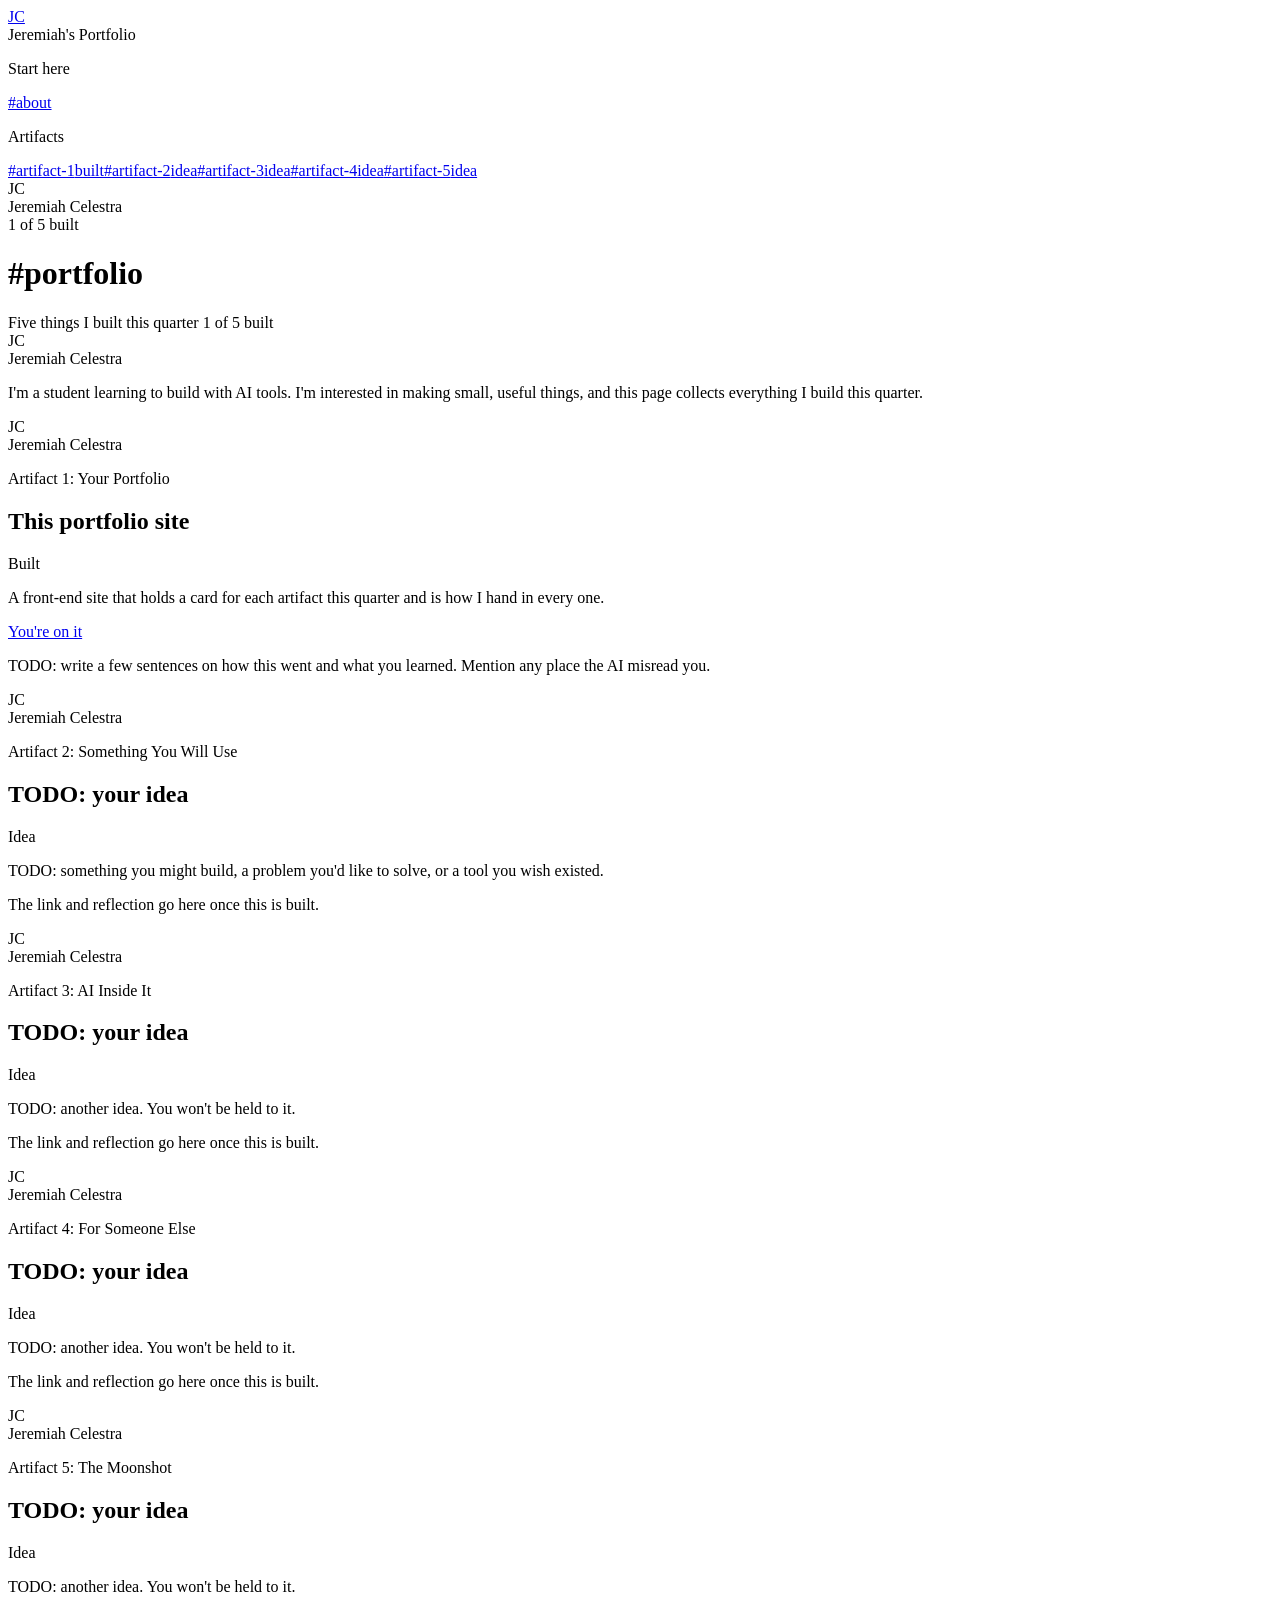
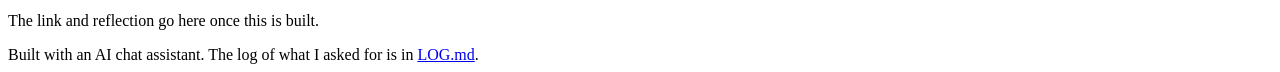
==== index.html @ e16f034a "Rename index (1).html to index.html" ====
<!DOCTYPE html>
<html lang="en">
<head>
  <meta charset="utf-8">
  <meta name="viewport" content="width=device-width, initial-scale=1">
  <title>Jeremiah Celestra | Build Portfolio</title>
  <meta name="description" content="Five things Jeremiah Celestra built this quarter, one card each.">
  <link rel="preconnect" href="https://fonts.googleapis.com">
  <link rel="preconnect" href="https://fonts.gstatic.com" crossorigin>
  <link href="https://fonts.googleapis.com/css2?family=Noto+Sans:wght@400;500;600;700&display=swap" rel="stylesheet">
  <link rel="stylesheet" href="style.css">
</head>
<body>
  <div class="app">

    <!-- Far-left server rail -->
    <nav class="servers" aria-label="Servers">
      <a class="server" href="#about" aria-label="Jeremiah Celestra's portfolio" aria-current="page">JC</a>
    </nav>

    <!-- Channel list -->
    <aside class="channels">
      <div class="server-name">Jeremiah's Portfolio</div>
      <nav class="channel-nav" aria-label="Channels">
        <p class="category">Start here</p>
        <a class="channel" href="#about"><span class="hash" aria-hidden="true">#</span>about</a>
        <p class="category">Artifacts</p>
        <div id="channel-list"></div>
      </nav>
      <div class="user-panel">
        <div class="avatar" aria-hidden="true">JC</div>
        <div>
          <div class="uname">Jeremiah Celestra</div>
          <div class="ustatus" data-progress></div>
        </div>
      </div>
    </aside>

    <!-- Chat area -->
    <div class="chat">
      <header class="chat-header">
        <h1><span class="hash" aria-hidden="true">#</span>portfolio</h1>
        <span class="topic">Five things I built this quarter</span>
        <span class="header-progress" data-progress></span>
      </header>

      <main class="messages">
        <article class="message" id="about">
          <div class="avatar" aria-hidden="true">JC</div>
          <div class="content">
            <span class="author">Jeremiah Celestra</span>
            <!-- EDIT: a few sentences about who you are and what you want to build. Keep it public-safe. -->
            <p>
              I'm a student learning to build with AI tools. I'm interested in making small, useful things,
              and this page collects everything I build this quarter.
            </p>
            <div class="segments" id="segments" aria-hidden="true"></div>
          </div>
        </article>

        <div id="cards"></div>
        <noscript><p class="noscript">This page needs JavaScript on to show the artifact cards.</p></noscript>

        <footer>
          Built with an AI chat assistant. The log of what I asked for is in <a href="LOG.md">LOG.md</a>.
        </footer>
      </main>
    </div>

  </div>
  <script src="script.js"></script>
</body>
</html>
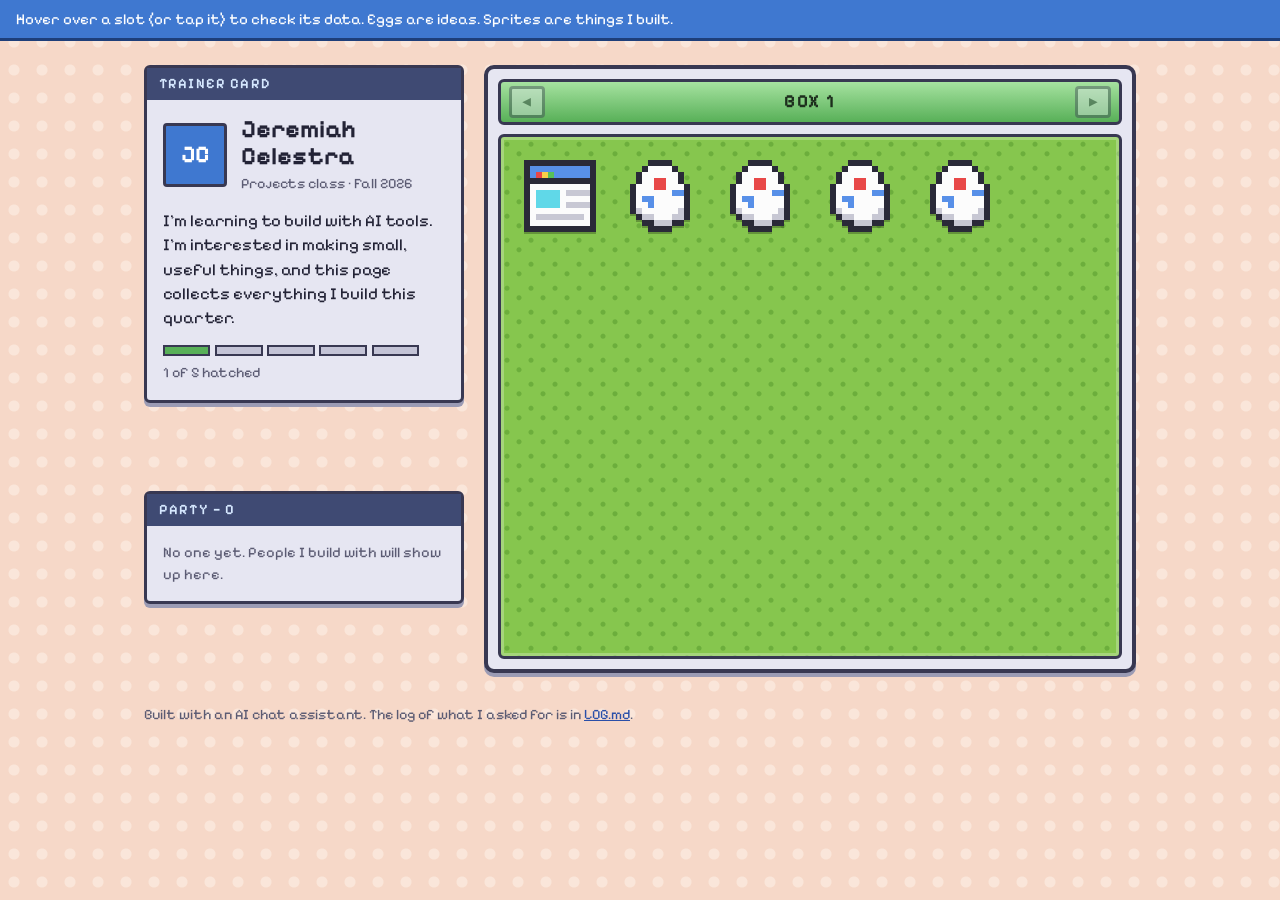
==== commit 0a8a3f8c: "new style" ====
--- a/index.html
+++ b/index.html
@@ -3,71 +3,66 @@
 <head>
   <meta charset="utf-8">
   <meta name="viewport" content="width=device-width, initial-scale=1">
-  <title>Jeremiah Celestra | Build Portfolio</title>
-  <meta name="description" content="Five things Jeremiah Celestra built this quarter, one card each.">
+  <title>Jeremiah Celestra | Project Box</title>
+  <meta name="description" content="Projects Jeremiah Celestra built this quarter, stored in a PC box.">
   <link rel="preconnect" href="https://fonts.googleapis.com">
   <link rel="preconnect" href="https://fonts.gstatic.com" crossorigin>
-  <link href="https://fonts.googleapis.com/css2?family=Noto+Sans:wght@400;500;600;700&display=swap" rel="stylesheet">
+  <link href="https://fonts.googleapis.com/css2?family=Pixelify+Sans:wght@400;500;600;700&display=swap" rel="stylesheet">
   <link rel="stylesheet" href="style.css">
 </head>
 <body>
-  <div class="app">
+  <div class="hintbar" role="note">
+    Hover over a slot (or tap it) to check its data. Eggs are ideas. Sprites are things I built.
+  </div>
 
-    <!-- Far-left server rail -->
-    <nav class="servers" aria-label="Servers">
-      <a class="server" href="#about" aria-label="Jeremiah Celestra's portfolio" aria-current="page">JC</a>
-    </nav>
+  <main class="layout">
 
-    <!-- Channel list -->
-    <aside class="channels">
-      <div class="server-name">Jeremiah's Portfolio</div>
-      <nav class="channel-nav" aria-label="Channels">
-        <p class="category">Start here</p>
-        <a class="channel" href="#about"><span class="hash" aria-hidden="true">#</span>about</a>
-        <p class="category">Artifacts</p>
-        <div id="channel-list"></div>
-      </nav>
-      <div class="user-panel">
-        <div class="avatar" aria-hidden="true">JC</div>
-        <div>
-          <div class="uname">Jeremiah Celestra</div>
-          <div class="ustatus" data-progress></div>
+    <!-- Trainer card: who I am -->
+    <section class="panel trainer" id="about" aria-labelledby="name">
+      <div class="panel-head">TRAINER CARD</div>
+      <div class="panel-body">
+        <div class="id-row">
+          <div class="portrait" aria-hidden="true">JC</div>
+          <div>
+            <h1 id="name">Jeremiah Celestra</h1>
+            <p class="role">Projects class &middot; Fall 2026</p>
+          </div>
         </div>
+        <!-- EDIT: a few sentences about who you are and what you want to build. Keep it public-safe. -->
+        <p class="about">
+          I'm learning to build with AI tools. I'm interested in making small, useful things,
+          and this page collects everything I build this quarter.
+        </p>
+        <div class="segments" id="segments" aria-hidden="true"></div>
+        <p class="progress-text" data-progress></p>
       </div>
-    </aside>
+    </section>
 
-    <!-- Chat area -->
-    <div class="chat">
-      <header class="chat-header">
-        <h1><span class="hash" aria-hidden="true">#</span>portfolio</h1>
-        <span class="topic">Five things I built this quarter</span>
-        <span class="header-progress" data-progress></span>
-      </header>
+    <!-- The PC box: one slot per project -->
+    <section class="box-frame" aria-label="Project box">
+      <div class="box-head">
+        <button class="arrow" id="prev" type="button" aria-label="Previous box">&#9664;</button>
+        <h2 id="box-name">BOX 1</h2>
+        <button class="arrow" id="next" type="button" aria-label="Next box">&#9654;</button>
+      </div>
+      <div class="wallpaper">
+        <div class="box-grid" id="box-grid"></div>
+      </div>
+      <noscript><p class="noscript">This page needs JavaScript on to show the project box.</p></noscript>
+    </section>
 
-      <main class="messages">
-        <article class="message" id="about">
-          <div class="avatar" aria-hidden="true">JC</div>
-          <div class="content">
-            <span class="author">Jeremiah Celestra</span>
-            <!-- EDIT: a few sentences about who you are and what you want to build. Keep it public-safe. -->
-            <p>
-              I'm a student learning to build with AI tools. I'm interested in making small, useful things,
-              and this page collects everything I build this quarter.
-            </p>
-            <div class="segments" id="segments" aria-hidden="true"></div>
-          </div>
-        </article>
+    <!-- Party: people I've worked with -->
+    <section class="panel party" id="party" aria-labelledby="party-heading">
+      <div class="panel-head" id="party-heading" data-party-heading>PARTY</div>
+      <div class="panel-body" id="party-list"></div>
+    </section>
 
-        <div id="cards"></div>
-        <noscript><p class="noscript">This page needs JavaScript on to show the artifact cards.</p></noscript>
+  </main>
 
-        <footer>
-          Built with an AI chat assistant. The log of what I asked for is in <a href="LOG.md">LOG.md</a>.
-        </footer>
-      </main>
-    </div>
+  <footer>
+    Built with an AI chat assistant. The log of what I asked for is in <a href="LOG.md">LOG.md</a>.
+  </footer>
 
-  </div>
   <script src="script.js"></script>
 </body>
 </html>
--- a/style.css
+++ b/style.css
@@ -0,0 +1,419 @@
+:root {
+  --bg: #f6d8c8;
+  --bg-dot: #fae6da;
+  --ink: #232336;
+  --muted: #5b5b73;
+  --panel: #e6e6f2;
+  --edge: #383852;
+  --shadow: #9b9bb4;
+  --head: #3f4a73;
+  --head-text: #d6e8ff;
+  --green: #58b058;
+  --green-light: #a6e2a0;
+  --yellow: #f8d048;
+  --blue: #3f78d0;
+  --blue-dark: #1e3f7a;
+  --orange: #e8683c;
+  --wall: #86c64e;
+  --wall-dark: #6cae3c;
+
+  --font: "Pixelify Sans", ui-monospace, Menlo, Consolas, monospace;
+}
+
+*, *::before, *::after { box-sizing: border-box; }
+
+html { -webkit-text-size-adjust: 100%; }
+
+body {
+  margin: 0;
+  background-color: var(--bg);
+  background-image: radial-gradient(circle, var(--bg-dot) 0 5px, transparent 6px);
+  background-size: 28px 28px;
+  color: var(--ink);
+  font-family: var(--font);
+  font-size: 1.05rem;
+  line-height: 1.45;
+}
+
+a { color: #2a4fa8; }
+a:focus-visible,
+button:focus-visible,
+summary:focus-visible {
+  outline: 3px solid var(--orange);
+  outline-offset: 2px;
+}
+
+/* ---------- top hint bar (like the game's bottom bar) ---------- */
+.hintbar {
+  background: var(--blue);
+  border-bottom: 3px solid var(--blue-dark);
+  color: #fff;
+  padding: 0.5rem 1rem;
+  font-size: 0.95rem;
+}
+
+/* ---------- page layout ---------- */
+.layout {
+  width: min(100% - 2rem, 62rem);
+  margin: 1.5rem auto 0;
+  display: grid;
+  grid-template-columns: 20rem minmax(0, 1fr);
+  grid-template-areas:
+    "trainer box"
+    "party   box";
+  gap: 1.25rem;
+  align-items: start;
+}
+.trainer { grid-area: trainer; }
+.box-frame { grid-area: box; }
+.party { grid-area: party; }
+
+@media (max-width: 52rem) {
+  .layout {
+    grid-template-columns: minmax(0, 1fr);
+    grid-template-areas:
+      "trainer"
+      "box"
+      "party";
+  }
+}
+
+/* ---------- panels ---------- */
+.panel {
+  background: var(--panel);
+  border: 3px solid var(--edge);
+  border-radius: 6px;
+  box-shadow: 0 4px 0 var(--shadow);
+}
+.panel-head {
+  background: var(--head);
+  color: var(--head-text);
+  padding: 0.35rem 0.75rem;
+  font-size: 0.9rem;
+  font-weight: 600;
+  letter-spacing: 0.08em;
+}
+.panel-body { padding: 1rem; }
+
+/* trainer card */
+.id-row { display: flex; align-items: center; gap: 0.85rem; }
+.portrait {
+  flex: 0 0 auto;
+  width: 4rem;
+  height: 4rem;
+  background: var(--blue);
+  border: 3px solid var(--edge);
+  border-radius: 4px;
+  color: #fff;
+  font-size: 1.5rem;
+  font-weight: 700;
+  display: grid;
+  place-items: center;
+}
+h1 { margin: 0; font-size: 1.55rem; line-height: 1.1; }
+.role { margin: 0.2rem 0 0; color: var(--muted); font-size: 0.9rem; }
+.about { margin: 0.9rem 0; }
+
+.segments { display: flex; gap: 0.3rem; max-width: 16rem; }
+.segments span {
+  flex: 1;
+  height: 0.7rem;
+  background: #c3c3d6;
+  border: 2px solid var(--edge);
+}
+.segments span.filled { background: var(--green); }
+.progress-text { margin: 0.4rem 0 0; color: var(--muted); font-size: 0.9rem; }
+
+/* ---------- the PC box ---------- */
+.box-frame {
+  background: var(--panel);
+  border: 4px solid var(--edge);
+  border-radius: 10px;
+  box-shadow: 0 4px 0 var(--shadow);
+  padding: 0.6rem;
+}
+
+.box-head {
+  display: flex;
+  align-items: center;
+  justify-content: space-between;
+  gap: 0.5rem;
+  background: linear-gradient(var(--green-light), var(--green));
+  border: 3px solid var(--edge);
+  border-radius: 6px;
+  padding: 0.25rem 0.5rem;
+}
+.box-head h2 {
+  margin: 0;
+  font-size: 1.15rem;
+  letter-spacing: 0.08em;
+  color: #1d2e1d;
+}
+
+.arrow {
+  width: 2.25rem;
+  height: 2rem;
+  background: var(--panel);
+  border: 3px solid var(--edge);
+  border-radius: 4px;
+  color: var(--ink);
+  font-family: var(--font);
+  font-size: 0.9rem;
+  cursor: pointer;
+}
+.arrow:hover:not(:disabled) { background: #fff; }
+.arrow:disabled { opacity: 0.4; cursor: default; }
+
+.wallpaper {
+  margin-top: 0.6rem;
+  border: 3px solid var(--edge);
+  border-radius: 6px;
+  padding: 0.75rem;
+  background-color: var(--wall);
+  background-image:
+    radial-gradient(circle at 25% 30%, var(--wall-dark) 0 2px, transparent 3px),
+    radial-gradient(circle at 75% 70%, var(--wall-dark) 0 2px, transparent 3px);
+  background-size: 24px 24px;
+  box-shadow: inset 0 0 0 3px rgba(255, 255, 255, 0.25);
+}
+
+.box-grid {
+  display: grid;
+  grid-template-columns: repeat(6, minmax(0, 1fr));
+  gap: 0.35rem;
+}
+
+.slot,
+.slot-empty { aspect-ratio: 1; }
+
+.slot {
+  position: relative;
+  display: grid;
+  place-items: center;
+  border-radius: 4px;
+  cursor: pointer;
+  outline: none;
+}
+.slot:hover,
+.slot:focus-within,
+.slot.open {
+  z-index: 10;
+  background: rgba(255, 255, 255, 0.28);
+  box-shadow: inset 0 0 0 3px #fff;
+}
+.slot:focus-visible { box-shadow: inset 0 0 0 3px #fff, 0 0 0 3px var(--orange); }
+
+/* little arrow that points at the selected slot */
+.cursor {
+  display: none;
+  position: absolute;
+  top: -0.05rem;
+  left: 50%;
+  width: 0;
+  height: 0;
+  border-left: 0.45rem solid transparent;
+  border-right: 0.45rem solid transparent;
+  border-top: 0.6rem solid var(--orange);
+  transform: translateX(-50%);
+  z-index: 2;
+}
+.slot:hover .cursor,
+.slot:focus-within .cursor,
+.slot.open .cursor { display: block; }
+
+/* sprites are 12x12 pixel art scaled up with hard edges */
+.sprite {
+  width: min(3rem, 100%);
+  height: auto;
+  aspect-ratio: 1;
+  image-rendering: pixelated;
+  filter: drop-shadow(0 2px 0 rgba(0, 0, 0, 0.25));
+}
+.sprite.emoji { font-size: 2rem; line-height: 1; text-align: center; }
+@media (min-width: 52rem) {
+  .sprite { width: min(4.5rem, 100%); }
+  .sprite.emoji { font-size: 3rem; }
+}
+
+@media (prefers-reduced-motion: no-preference) {
+  .slot:hover .sprite,
+  .slot:focus-within .sprite { animation: hop 0.5s steps(2, jump-none) infinite; }
+  @keyframes hop {
+    from { transform: translateY(0); }
+    to { transform: translateY(-4px); }
+  }
+}
+
+/* ---------- the hover tab ---------- */
+.tab {
+  position: absolute;
+  top: 0;
+  left: calc(100% - 3px);
+  width: 19rem;
+  background: #fbfbf4;
+  border: 3px solid var(--edge);
+  border-radius: 6px;
+  box-shadow: 0 4px 0 rgba(0, 0, 0, 0.25);
+  color: var(--ink);
+  font-size: 0.92rem;
+  text-align: left;
+  cursor: default;
+  z-index: 20;
+  visibility: hidden;
+  opacity: 0;
+  pointer-events: none;
+}
+.slot:hover .tab,
+.slot:focus-within .tab,
+.slot.open .tab {
+  visibility: visible;
+  opacity: 1;
+  pointer-events: auto;
+}
+/* right-hand columns open to the left, bottom rows open upward */
+.slot.flip .tab { left: auto; right: calc(100% - 3px); }
+.slot.up .tab { top: auto; bottom: 0; }
+
+.tab-head {
+  display: flex;
+  justify-content: space-between;
+  gap: 0.5rem;
+  padding: 0.3rem 0.6rem;
+  background: var(--green);
+  font-size: 0.85rem;
+  font-weight: 600;
+}
+.tab.idea .tab-head { background: var(--yellow); }
+
+.tab-title { margin: 0.5rem 0.6rem 0.25rem; font-size: 1.15rem; line-height: 1.2; }
+.tab p { margin: 0.5rem 0.6rem; }
+.tab .nolink { color: var(--muted); }
+
+.tab a.open-link {
+  display: inline-block;
+  margin: 0.25rem 0.6rem 0.4rem;
+  padding: 0.25rem 0.65rem;
+  background: var(--blue);
+  border: 2px solid var(--blue-dark);
+  border-radius: 4px;
+  color: #fff;
+  font-weight: 600;
+  text-decoration: none;
+}
+.tab a.open-link:hover { filter: brightness(1.1); }
+
+.info {
+  margin: 0.25rem 0.6rem;
+  display: grid;
+  grid-template-columns: auto 1fr;
+  gap: 0.1rem 0.75rem;
+}
+.info dt { color: var(--muted); }
+.info dd { margin: 0; }
+
+.tab h4 {
+  margin: 0.7rem 0.6rem 0.3rem;
+  font-size: 0.8rem;
+  letter-spacing: 0.1em;
+}
+
+.moves {
+  list-style: none;
+  margin: 0 0.6rem 0.6rem;
+  padding: 0;
+  display: grid;
+  grid-template-columns: 1fr 1fr;
+  gap: 0.3rem;
+}
+.move {
+  display: flex;
+  align-items: center;
+  gap: 0.4rem;
+  min-height: 1.9rem;
+  padding: 0.15rem 0.45rem;
+  background: #fff;
+  border: 2px solid var(--edge);
+  border-radius: 4px;
+}
+.move .type {
+  flex: 0 0 auto;
+  width: 0.7rem;
+  height: 0.7rem;
+  border-radius: 50%;
+  border: 2px solid rgba(0, 0, 0, 0.4);
+}
+.move.empty { color: var(--muted); }
+
+.tab .reflection {
+  color: var(--muted);
+  border-top: 2px dashed var(--shadow);
+  padding-top: 0.5rem;
+}
+
+/* phones: the tab becomes a sheet at the bottom of the screen */
+@media (max-width: 40rem) {
+  .tab,
+  .slot.flip .tab,
+  .slot.up .tab {
+    position: fixed;
+    left: 0.75rem;
+    right: 0.75rem;
+    top: auto;
+    bottom: 0.75rem;
+    width: auto;
+    max-height: 75vh;
+    overflow-y: auto;
+  }
+}
+
+/* ---------- party (collaborators) ---------- */
+.member { margin-bottom: 0.4rem; }
+.member summary {
+  display: flex;
+  align-items: center;
+  gap: 0.65rem;
+  padding: 0.4rem 0.5rem;
+  border: 2px solid transparent;
+  border-radius: 4px;
+  cursor: pointer;
+  list-style: none;
+}
+.member summary::-webkit-details-marker { display: none; }
+.member summary:hover,
+.member[open] summary { background: #fff; border-color: var(--edge); }
+
+.pavatar {
+  flex: 0 0 auto;
+  width: 2.25rem;
+  height: 2.25rem;
+  border: 2px solid var(--edge);
+  border-radius: 4px;
+  color: #fff;
+  font-size: 0.8rem;
+  font-weight: 700;
+  display: grid;
+  place-items: center;
+}
+.mname { font-weight: 600; line-height: 1.2; }
+.mproject { color: var(--muted); font-size: 0.85rem; line-height: 1.25; }
+
+.member-body {
+  margin-top: 0.25rem;
+  padding: 0.6rem 0.75rem;
+  background: #fff;
+  border: 2px solid var(--edge);
+  border-radius: 4px;
+  font-size: 0.92rem;
+}
+.member-body p { margin: 0 0 0.5rem; }
+.member-body .mlabel { display: block; color: var(--muted); font-size: 0.8rem; }
+
+.hint { margin: 0; color: var(--muted); font-size: 0.92rem; }
+.noscript { padding: 1rem; }
+
+footer {
+  width: min(100% - 2rem, 62rem);
+  margin: 2rem auto;
+  color: var(--muted);
+  font-size: 0.9rem;
+}
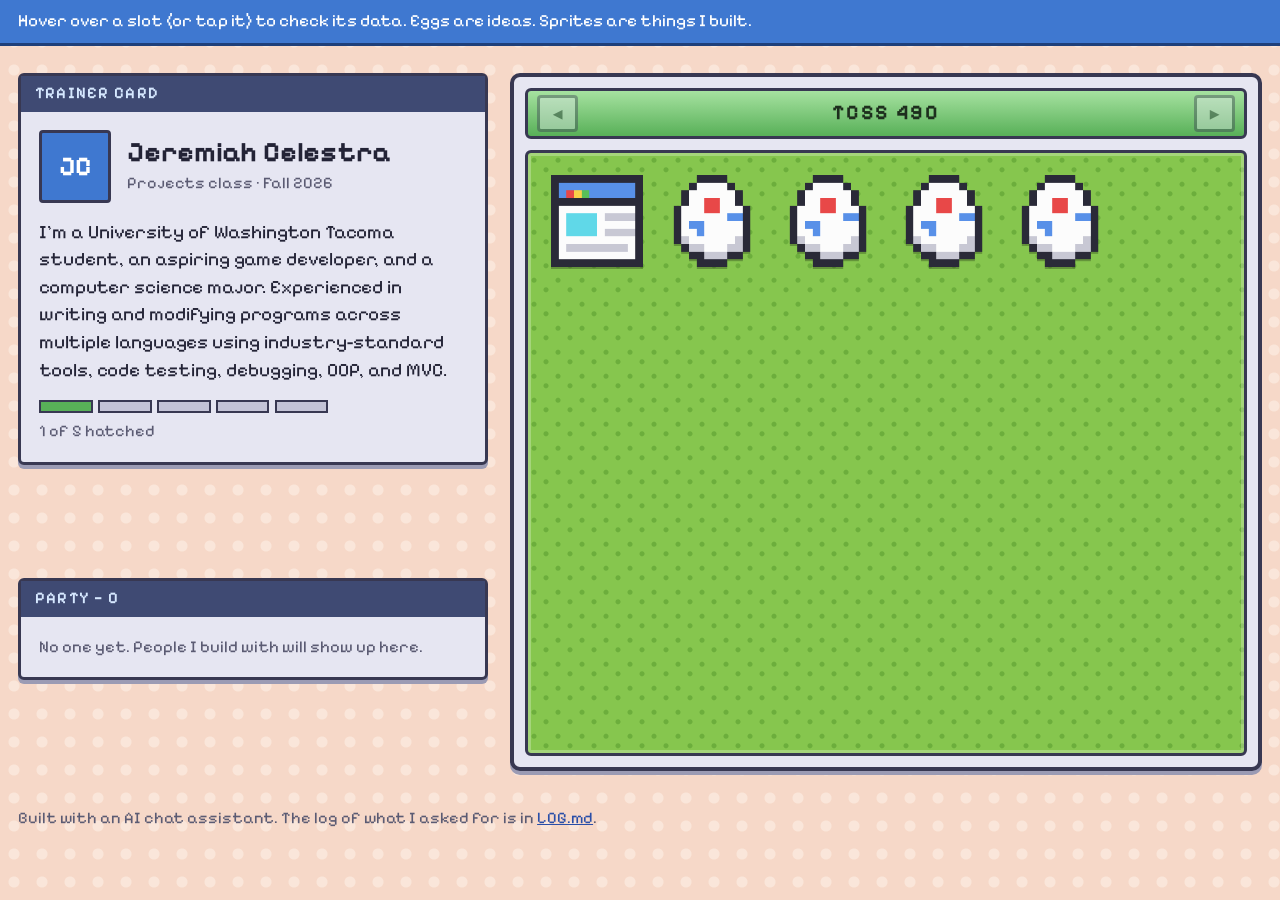
==== commit 51f53fdf: "changes to text mainly" ====
--- a/index.html
+++ b/index.html
@@ -30,8 +30,9 @@
         </div>
         <!-- EDIT: a few sentences about who you are and what you want to build. Keep it public-safe. -->
         <p class="about">
-          I'm learning to build with AI tools. I'm interested in making small, useful things,
-          and this page collects everything I build this quarter.
+          I'm a University of Washington Tacoma student, an aspiring game developer, and a
+          computer science major. Experienced in writing and modifying programs across multiple
+          languages using industry-standard tools, code testing, debugging, OOP, and MVC.
         </p>
         <div class="segments" id="segments" aria-hidden="true"></div>
         <p class="progress-text" data-progress></p>
@@ -42,7 +43,7 @@
     <section class="box-frame" aria-label="Project box">
       <div class="box-head">
         <button class="arrow" id="prev" type="button" aria-label="Previous box">&#9664;</button>
-        <h2 id="box-name">BOX 1</h2>
+        <h2 id="box-name">TCSS 490</h2>
         <button class="arrow" id="next" type="button" aria-label="Next box">&#9654;</button>
       </div>
       <div class="wallpaper">
--- a/style.css
+++ b/style.css
@@ -22,7 +22,11 @@
 
 *, *::before, *::after { box-sizing: border-box; }
 
-html { -webkit-text-size-adjust: 100%; }
+html {
+  -webkit-text-size-adjust: 100%;
+  /* the whole page is sized in rem, so this one line makes it grow and shrink with the window */
+  font-size: clamp(0.8125rem, 1.1vw + 0.25rem, 1.625rem);
+}
 
 body {
   margin: 0;
@@ -54,10 +58,10 @@
 
 /* ---------- page layout ---------- */
 .layout {
-  width: min(100% - 2rem, 62rem);
+  width: min(100% - 2rem, 78rem);
   margin: 1.5rem auto 0;
   display: grid;
-  grid-template-columns: 20rem minmax(0, 1fr);
+  grid-template-columns: minmax(0, 5fr) minmax(0, 8fr);
   grid-template-areas:
     "trainer box"
     "party   box";
@@ -70,6 +74,7 @@
 
 @media (max-width: 52rem) {
   .layout {
+    width: min(100% - 2rem, 40rem);
     grid-template-columns: minmax(0, 1fr);
     grid-template-areas:
       "trainer"
@@ -222,17 +227,18 @@
 .slot.open .cursor { display: block; }
 
 /* sprites are 12x12 pixel art scaled up with hard edges */
+/* sprites fill their slot, so they scale with the box */
 .sprite {
-  width: min(3rem, 100%);
+  width: 84%;
   height: auto;
   aspect-ratio: 1;
-  image-rendering: pixelated;
   filter: drop-shadow(0 2px 0 rgba(0, 0, 0, 0.25));
 }
-.sprite.emoji { font-size: 2rem; line-height: 1; text-align: center; }
-@media (min-width: 52rem) {
-  .sprite { width: min(4.5rem, 100%); }
-  .sprite.emoji { font-size: 3rem; }
+.sprite.emoji {
+  width: auto;
+  font-size: clamp(1.4rem, 4vw, 3.5rem);
+  line-height: 1;
+  text-align: center;
 }
 
 @media (prefers-reduced-motion: no-preference) {
@@ -412,7 +418,7 @@
 .noscript { padding: 1rem; }
 
 footer {
-  width: min(100% - 2rem, 62rem);
+  width: min(100% - 2rem, 78rem);
   margin: 2rem auto;
   color: var(--muted);
   font-size: 0.9rem;
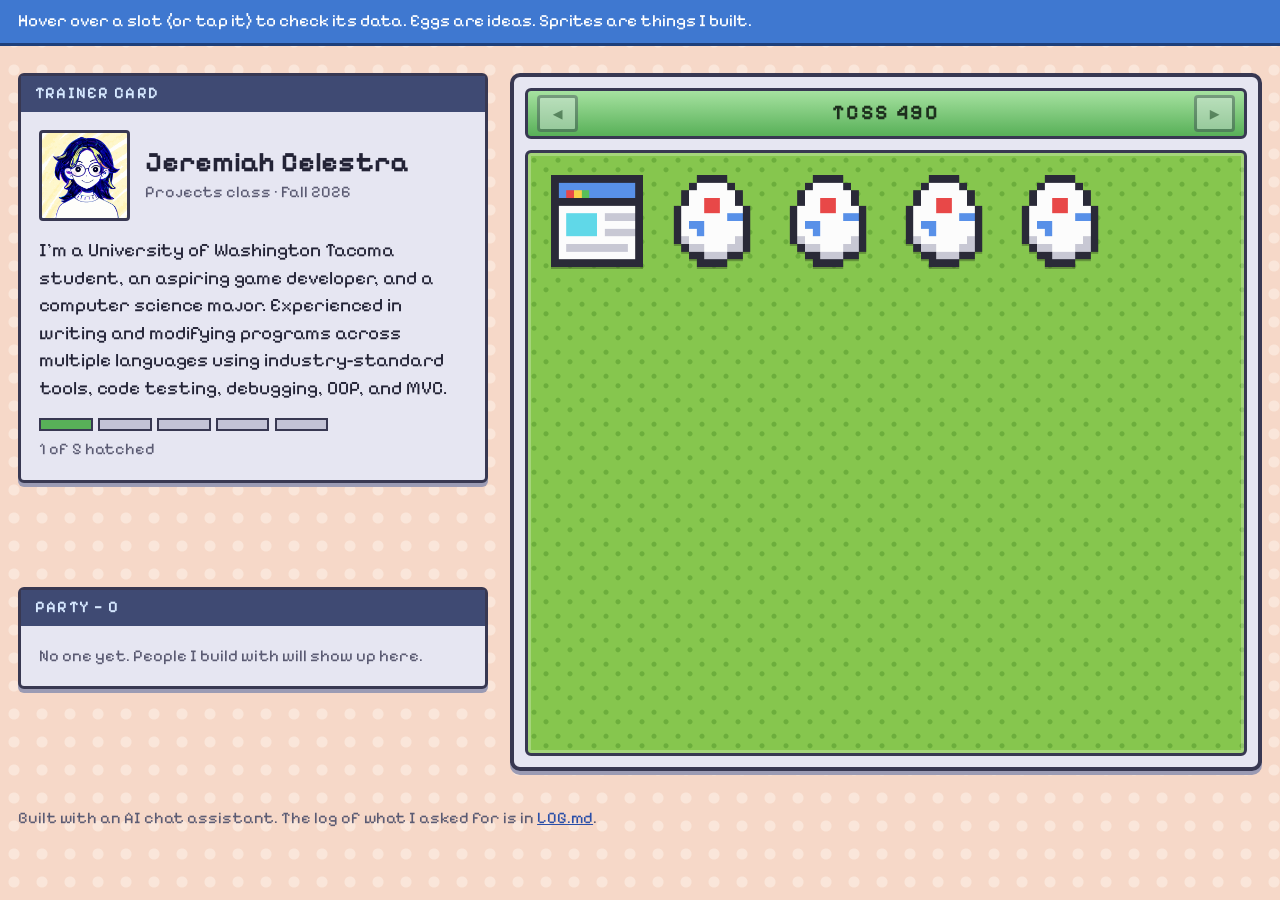
==== commit 3a9d989b: "Add files via upload" ====
--- a/index.html
+++ b/index.html
@@ -22,7 +22,7 @@
       <div class="panel-head">TRAINER CARD</div>
       <div class="panel-body">
         <div class="id-row">
-          <div class="portrait" aria-hidden="true">JC</div>
+          <img class="portrait" src="profile.gif" width="80" height="80" alt="Illustrated avatar of a smiling character with round glasses and dark blue hair with yellow streaks">
           <div>
             <h1 id="name">Jeremiah Celestra</h1>
             <p class="role">Projects class &middot; Fall 2026</p>
--- a/style.css
+++ b/style.css
@@ -104,16 +104,12 @@
 .id-row { display: flex; align-items: center; gap: 0.85rem; }
 .portrait {
   flex: 0 0 auto;
-  width: 4rem;
-  height: 4rem;
+  width: 5rem;
+  height: 5rem;
+  object-fit: cover;
   background: var(--blue);
   border: 3px solid var(--edge);
   border-radius: 4px;
-  color: #fff;
-  font-size: 1.5rem;
-  font-weight: 700;
-  display: grid;
-  place-items: center;
 }
 h1 { margin: 0; font-size: 1.55rem; line-height: 1.1; }
 .role { margin: 0.2rem 0 0; color: var(--muted); font-size: 0.9rem; }
@@ -255,7 +251,7 @@
   position: absolute;
   top: 0;
   left: calc(100% - 3px);
-  width: 19rem;
+  width: 22rem;
   background: #fbfbf4;
   border: 3px solid var(--edge);
   border-radius: 6px;
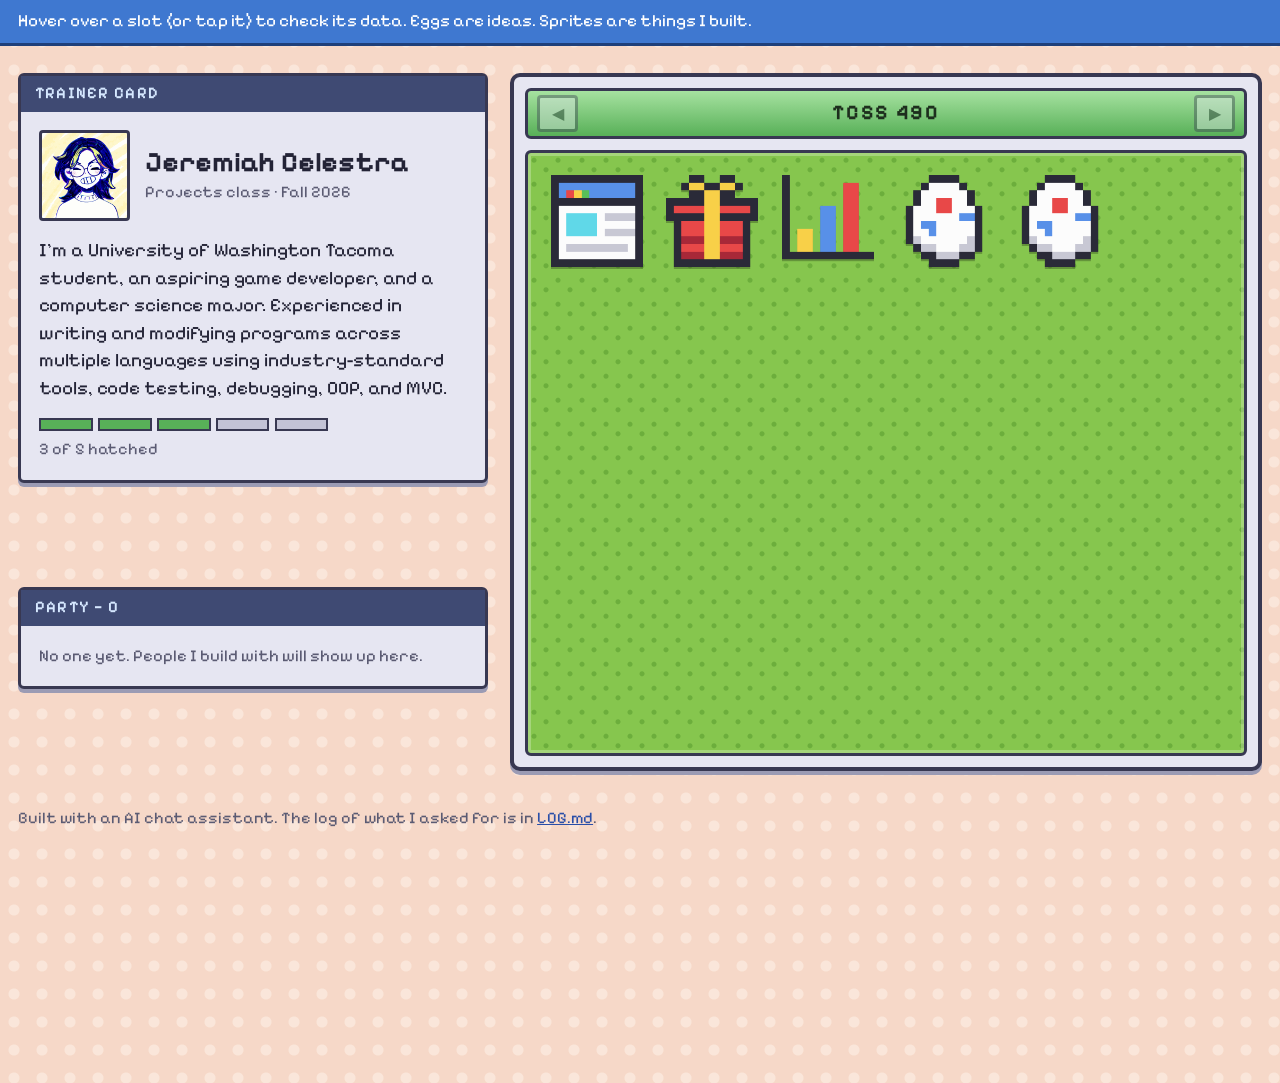
==== commit c549fe67: "Add files via upload" ====
--- a/index.html
+++ b/index.html
@@ -1,69 +1,69 @@
-<!DOCTYPE html>
-<html lang="en">
-<head>
-  <meta charset="utf-8">
-  <meta name="viewport" content="width=device-width, initial-scale=1">
-  <title>Jeremiah Celestra | Project Box</title>
-  <meta name="description" content="Projects Jeremiah Celestra built this quarter, stored in a PC box.">
-  <link rel="preconnect" href="https://fonts.googleapis.com">
-  <link rel="preconnect" href="https://fonts.gstatic.com" crossorigin>
-  <link href="https://fonts.googleapis.com/css2?family=Pixelify+Sans:wght@400;500;600;700&display=swap" rel="stylesheet">
-  <link rel="stylesheet" href="style.css">
-</head>
-<body>
-  <div class="hintbar" role="note">
-    Hover over a slot (or tap it) to check its data. Eggs are ideas. Sprites are things I built.
-  </div>
-
-  <main class="layout">
-
-    <!-- Trainer card: who I am -->
-    <section class="panel trainer" id="about" aria-labelledby="name">
-      <div class="panel-head">TRAINER CARD</div>
-      <div class="panel-body">
-        <div class="id-row">
-          <img class="portrait" src="profile.gif" width="80" height="80" alt="Illustrated avatar of a smiling character with round glasses and dark blue hair with yellow streaks">
-          <div>
-            <h1 id="name">Jeremiah Celestra</h1>
-            <p class="role">Projects class &middot; Fall 2026</p>
-          </div>
-        </div>
-        <!-- EDIT: a few sentences about who you are and what you want to build. Keep it public-safe. -->
-        <p class="about">
-          I'm a University of Washington Tacoma student, an aspiring game developer, and a
-          computer science major. Experienced in writing and modifying programs across multiple
-          languages using industry-standard tools, code testing, debugging, OOP, and MVC.
-        </p>
-        <div class="segments" id="segments" aria-hidden="true"></div>
-        <p class="progress-text" data-progress></p>
-      </div>
-    </section>
-
-    <!-- The PC box: one slot per project -->
-    <section class="box-frame" aria-label="Project box">
-      <div class="box-head">
-        <button class="arrow" id="prev" type="button" aria-label="Previous box">&#9664;</button>
-        <h2 id="box-name">TCSS 490</h2>
-        <button class="arrow" id="next" type="button" aria-label="Next box">&#9654;</button>
-      </div>
-      <div class="wallpaper">
-        <div class="box-grid" id="box-grid"></div>
-      </div>
-      <noscript><p class="noscript">This page needs JavaScript on to show the project box.</p></noscript>
-    </section>
-
-    <!-- Party: people I've worked with -->
-    <section class="panel party" id="party" aria-labelledby="party-heading">
-      <div class="panel-head" id="party-heading" data-party-heading>PARTY</div>
-      <div class="panel-body" id="party-list"></div>
-    </section>
-
-  </main>
-
-  <footer>
-    Built with an AI chat assistant. The log of what I asked for is in <a href="LOG.md">LOG.md</a>.
-  </footer>
-
-  <script src="script.js"></script>
-</body>
-</html>
+<!DOCTYPE html>
+<html lang="en">
+<head>
+  <meta charset="utf-8">
+  <meta name="viewport" content="width=device-width, initial-scale=1">
+  <title>Jeremiah Celestra | Project Box</title>
+  <meta name="description" content="Projects Jeremiah Celestra built this quarter, stored in a PC box.">
+  <link rel="preconnect" href="https://fonts.googleapis.com">
+  <link rel="preconnect" href="https://fonts.gstatic.com" crossorigin>
+  <link href="https://fonts.googleapis.com/css2?family=Pixelify+Sans:wght@400;500;600;700&display=swap" rel="stylesheet">
+  <link rel="stylesheet" href="style.css">
+</head>
+<body>
+  <div class="hintbar" role="note">
+    Hover over a slot (or tap it) to check its data. Eggs are ideas. Sprites are things I built.
+  </div>
+
+  <main class="layout">
+
+    <!-- Trainer card: who I am -->
+    <section class="panel trainer" id="about" aria-labelledby="name">
+      <div class="panel-head">TRAINER CARD</div>
+      <div class="panel-body">
+        <div class="id-row">
+          <img class="portrait" src="profile.gif" width="80" height="80" alt="Illustrated avatar of a smiling character with round glasses and dark blue hair with yellow streaks">
+          <div>
+            <h1 id="name">Jeremiah Celestra</h1>
+            <p class="role">Projects class &middot; Fall 2026</p>
+          </div>
+        </div>
+        <!-- EDIT: a few sentences about who you are and what you want to build. Keep it public-safe. -->
+        <p class="about">
+          I'm a University of Washington Tacoma student, an aspiring game developer, and a
+          computer science major. Experienced in writing and modifying programs across multiple
+          languages using industry-standard tools, code testing, debugging, OOP, and MVC.
+        </p>
+        <div class="segments" id="segments" aria-hidden="true"></div>
+        <p class="progress-text" data-progress></p>
+      </div>
+    </section>
+
+    <!-- The PC box: one slot per project -->
+    <section class="box-frame" aria-label="Project box">
+      <div class="box-head">
+        <button class="arrow" id="prev" type="button" aria-label="Previous box">&#9664;</button>
+        <h2 id="box-name">TCSS 490</h2>
+        <button class="arrow" id="next" type="button" aria-label="Next box">&#9654;</button>
+      </div>
+      <div class="wallpaper">
+        <div class="box-grid" id="box-grid"></div>
+      </div>
+      <noscript><p class="noscript">This page needs JavaScript on to show the project box.</p></noscript>
+    </section>
+
+    <!-- Party: people I've worked with -->
+    <section class="panel party" id="party" aria-labelledby="party-heading">
+      <div class="panel-head" id="party-heading" data-party-heading>PARTY</div>
+      <div class="panel-body" id="party-list"></div>
+    </section>
+
+  </main>
+
+  <footer>
+    Built with an AI chat assistant. The log of what I asked for is in <a href="LOG.md">LOG.md</a>.
+  </footer>
+
+  <script src="script.js"></script>
+</body>
+</html>
--- a/style.css
+++ b/style.css
@@ -1,421 +1,421 @@
-:root {
-  --bg: #f6d8c8;
-  --bg-dot: #fae6da;
-  --ink: #232336;
-  --muted: #5b5b73;
-  --panel: #e6e6f2;
-  --edge: #383852;
-  --shadow: #9b9bb4;
-  --head: #3f4a73;
-  --head-text: #d6e8ff;
-  --green: #58b058;
-  --green-light: #a6e2a0;
-  --yellow: #f8d048;
-  --blue: #3f78d0;
-  --blue-dark: #1e3f7a;
-  --orange: #e8683c;
-  --wall: #86c64e;
-  --wall-dark: #6cae3c;
-
-  --font: "Pixelify Sans", ui-monospace, Menlo, Consolas, monospace;
-}
-
-*, *::before, *::after { box-sizing: border-box; }
-
-html {
-  -webkit-text-size-adjust: 100%;
-  /* the whole page is sized in rem, so this one line makes it grow and shrink with the window */
-  font-size: clamp(0.8125rem, 1.1vw + 0.25rem, 1.625rem);
-}
-
-body {
-  margin: 0;
-  background-color: var(--bg);
-  background-image: radial-gradient(circle, var(--bg-dot) 0 5px, transparent 6px);
-  background-size: 28px 28px;
-  color: var(--ink);
-  font-family: var(--font);
-  font-size: 1.05rem;
-  line-height: 1.45;
-}
-
-a { color: #2a4fa8; }
-a:focus-visible,
-button:focus-visible,
-summary:focus-visible {
-  outline: 3px solid var(--orange);
-  outline-offset: 2px;
-}
-
-/* ---------- top hint bar (like the game's bottom bar) ---------- */
-.hintbar {
-  background: var(--blue);
-  border-bottom: 3px solid var(--blue-dark);
-  color: #fff;
-  padding: 0.5rem 1rem;
-  font-size: 0.95rem;
-}
-
-/* ---------- page layout ---------- */
-.layout {
-  width: min(100% - 2rem, 78rem);
-  margin: 1.5rem auto 0;
-  display: grid;
-  grid-template-columns: minmax(0, 5fr) minmax(0, 8fr);
-  grid-template-areas:
-    "trainer box"
-    "party   box";
-  gap: 1.25rem;
-  align-items: start;
-}
-.trainer { grid-area: trainer; }
-.box-frame { grid-area: box; }
-.party { grid-area: party; }
-
-@media (max-width: 52rem) {
-  .layout {
-    width: min(100% - 2rem, 40rem);
-    grid-template-columns: minmax(0, 1fr);
-    grid-template-areas:
-      "trainer"
-      "box"
-      "party";
-  }
-}
-
-/* ---------- panels ---------- */
-.panel {
-  background: var(--panel);
-  border: 3px solid var(--edge);
-  border-radius: 6px;
-  box-shadow: 0 4px 0 var(--shadow);
-}
-.panel-head {
-  background: var(--head);
-  color: var(--head-text);
-  padding: 0.35rem 0.75rem;
-  font-size: 0.9rem;
-  font-weight: 600;
-  letter-spacing: 0.08em;
-}
-.panel-body { padding: 1rem; }
-
-/* trainer card */
-.id-row { display: flex; align-items: center; gap: 0.85rem; }
-.portrait {
-  flex: 0 0 auto;
-  width: 5rem;
-  height: 5rem;
-  object-fit: cover;
-  background: var(--blue);
-  border: 3px solid var(--edge);
-  border-radius: 4px;
-}
-h1 { margin: 0; font-size: 1.55rem; line-height: 1.1; }
-.role { margin: 0.2rem 0 0; color: var(--muted); font-size: 0.9rem; }
-.about { margin: 0.9rem 0; }
-
-.segments { display: flex; gap: 0.3rem; max-width: 16rem; }
-.segments span {
-  flex: 1;
-  height: 0.7rem;
-  background: #c3c3d6;
-  border: 2px solid var(--edge);
-}
-.segments span.filled { background: var(--green); }
-.progress-text { margin: 0.4rem 0 0; color: var(--muted); font-size: 0.9rem; }
-
-/* ---------- the PC box ---------- */
-.box-frame {
-  background: var(--panel);
-  border: 4px solid var(--edge);
-  border-radius: 10px;
-  box-shadow: 0 4px 0 var(--shadow);
-  padding: 0.6rem;
-}
-
-.box-head {
-  display: flex;
-  align-items: center;
-  justify-content: space-between;
-  gap: 0.5rem;
-  background: linear-gradient(var(--green-light), var(--green));
-  border: 3px solid var(--edge);
-  border-radius: 6px;
-  padding: 0.25rem 0.5rem;
-}
-.box-head h2 {
-  margin: 0;
-  font-size: 1.15rem;
-  letter-spacing: 0.08em;
-  color: #1d2e1d;
-}
-
-.arrow {
-  width: 2.25rem;
-  height: 2rem;
-  background: var(--panel);
-  border: 3px solid var(--edge);
-  border-radius: 4px;
-  color: var(--ink);
-  font-family: var(--font);
-  font-size: 0.9rem;
-  cursor: pointer;
-}
-.arrow:hover:not(:disabled) { background: #fff; }
-.arrow:disabled { opacity: 0.4; cursor: default; }
-
-.wallpaper {
-  margin-top: 0.6rem;
-  border: 3px solid var(--edge);
-  border-radius: 6px;
-  padding: 0.75rem;
-  background-color: var(--wall);
-  background-image:
-    radial-gradient(circle at 25% 30%, var(--wall-dark) 0 2px, transparent 3px),
-    radial-gradient(circle at 75% 70%, var(--wall-dark) 0 2px, transparent 3px);
-  background-size: 24px 24px;
-  box-shadow: inset 0 0 0 3px rgba(255, 255, 255, 0.25);
-}
-
-.box-grid {
-  display: grid;
-  grid-template-columns: repeat(6, minmax(0, 1fr));
-  gap: 0.35rem;
-}
-
-.slot,
-.slot-empty { aspect-ratio: 1; }
-
-.slot {
-  position: relative;
-  display: grid;
-  place-items: center;
-  border-radius: 4px;
-  cursor: pointer;
-  outline: none;
-}
-.slot:hover,
-.slot:focus-within,
-.slot.open {
-  z-index: 10;
-  background: rgba(255, 255, 255, 0.28);
-  box-shadow: inset 0 0 0 3px #fff;
-}
-.slot:focus-visible { box-shadow: inset 0 0 0 3px #fff, 0 0 0 3px var(--orange); }
-
-/* little arrow that points at the selected slot */
-.cursor {
-  display: none;
-  position: absolute;
-  top: -0.05rem;
-  left: 50%;
-  width: 0;
-  height: 0;
-  border-left: 0.45rem solid transparent;
-  border-right: 0.45rem solid transparent;
-  border-top: 0.6rem solid var(--orange);
-  transform: translateX(-50%);
-  z-index: 2;
-}
-.slot:hover .cursor,
-.slot:focus-within .cursor,
-.slot.open .cursor { display: block; }
-
-/* sprites are 12x12 pixel art scaled up with hard edges */
-/* sprites fill their slot, so they scale with the box */
-.sprite {
-  width: 84%;
-  height: auto;
-  aspect-ratio: 1;
-  filter: drop-shadow(0 2px 0 rgba(0, 0, 0, 0.25));
-}
-.sprite.emoji {
-  width: auto;
-  font-size: clamp(1.4rem, 4vw, 3.5rem);
-  line-height: 1;
-  text-align: center;
-}
-
-@media (prefers-reduced-motion: no-preference) {
-  .slot:hover .sprite,
-  .slot:focus-within .sprite { animation: hop 0.5s steps(2, jump-none) infinite; }
-  @keyframes hop {
-    from { transform: translateY(0); }
-    to { transform: translateY(-4px); }
-  }
-}
-
-/* ---------- the hover tab ---------- */
-.tab {
-  position: absolute;
-  top: 0;
-  left: calc(100% - 3px);
-  width: 22rem;
-  background: #fbfbf4;
-  border: 3px solid var(--edge);
-  border-radius: 6px;
-  box-shadow: 0 4px 0 rgba(0, 0, 0, 0.25);
-  color: var(--ink);
-  font-size: 0.92rem;
-  text-align: left;
-  cursor: default;
-  z-index: 20;
-  visibility: hidden;
-  opacity: 0;
-  pointer-events: none;
-}
-.slot:hover .tab,
-.slot:focus-within .tab,
-.slot.open .tab {
-  visibility: visible;
-  opacity: 1;
-  pointer-events: auto;
-}
-/* right-hand columns open to the left, bottom rows open upward */
-.slot.flip .tab { left: auto; right: calc(100% - 3px); }
-.slot.up .tab { top: auto; bottom: 0; }
-
-.tab-head {
-  display: flex;
-  justify-content: space-between;
-  gap: 0.5rem;
-  padding: 0.3rem 0.6rem;
-  background: var(--green);
-  font-size: 0.85rem;
-  font-weight: 600;
-}
-.tab.idea .tab-head { background: var(--yellow); }
-
-.tab-title { margin: 0.5rem 0.6rem 0.25rem; font-size: 1.15rem; line-height: 1.2; }
-.tab p { margin: 0.5rem 0.6rem; }
-.tab .nolink { color: var(--muted); }
-
-.tab a.open-link {
-  display: inline-block;
-  margin: 0.25rem 0.6rem 0.4rem;
-  padding: 0.25rem 0.65rem;
-  background: var(--blue);
-  border: 2px solid var(--blue-dark);
-  border-radius: 4px;
-  color: #fff;
-  font-weight: 600;
-  text-decoration: none;
-}
-.tab a.open-link:hover { filter: brightness(1.1); }
-
-.info {
-  margin: 0.25rem 0.6rem;
-  display: grid;
-  grid-template-columns: auto 1fr;
-  gap: 0.1rem 0.75rem;
-}
-.info dt { color: var(--muted); }
-.info dd { margin: 0; }
-
-.tab h4 {
-  margin: 0.7rem 0.6rem 0.3rem;
-  font-size: 0.8rem;
-  letter-spacing: 0.1em;
-}
-
-.moves {
-  list-style: none;
-  margin: 0 0.6rem 0.6rem;
-  padding: 0;
-  display: grid;
-  grid-template-columns: 1fr 1fr;
-  gap: 0.3rem;
-}
-.move {
-  display: flex;
-  align-items: center;
-  gap: 0.4rem;
-  min-height: 1.9rem;
-  padding: 0.15rem 0.45rem;
-  background: #fff;
-  border: 2px solid var(--edge);
-  border-radius: 4px;
-}
-.move .type {
-  flex: 0 0 auto;
-  width: 0.7rem;
-  height: 0.7rem;
-  border-radius: 50%;
-  border: 2px solid rgba(0, 0, 0, 0.4);
-}
-.move.empty { color: var(--muted); }
-
-.tab .reflection {
-  color: var(--muted);
-  border-top: 2px dashed var(--shadow);
-  padding-top: 0.5rem;
-}
-
-/* phones: the tab becomes a sheet at the bottom of the screen */
-@media (max-width: 40rem) {
-  .tab,
-  .slot.flip .tab,
-  .slot.up .tab {
-    position: fixed;
-    left: 0.75rem;
-    right: 0.75rem;
-    top: auto;
-    bottom: 0.75rem;
-    width: auto;
-    max-height: 75vh;
-    overflow-y: auto;
-  }
-}
-
-/* ---------- party (collaborators) ---------- */
-.member { margin-bottom: 0.4rem; }
-.member summary {
-  display: flex;
-  align-items: center;
-  gap: 0.65rem;
-  padding: 0.4rem 0.5rem;
-  border: 2px solid transparent;
-  border-radius: 4px;
-  cursor: pointer;
-  list-style: none;
-}
-.member summary::-webkit-details-marker { display: none; }
-.member summary:hover,
-.member[open] summary { background: #fff; border-color: var(--edge); }
-
-.pavatar {
-  flex: 0 0 auto;
-  width: 2.25rem;
-  height: 2.25rem;
-  border: 2px solid var(--edge);
-  border-radius: 4px;
-  color: #fff;
-  font-size: 0.8rem;
-  font-weight: 700;
-  display: grid;
-  place-items: center;
-}
-.mname { font-weight: 600; line-height: 1.2; }
-.mproject { color: var(--muted); font-size: 0.85rem; line-height: 1.25; }
-
-.member-body {
-  margin-top: 0.25rem;
-  padding: 0.6rem 0.75rem;
-  background: #fff;
-  border: 2px solid var(--edge);
-  border-radius: 4px;
-  font-size: 0.92rem;
-}
-.member-body p { margin: 0 0 0.5rem; }
-.member-body .mlabel { display: block; color: var(--muted); font-size: 0.8rem; }
-
-.hint { margin: 0; color: var(--muted); font-size: 0.92rem; }
-.noscript { padding: 1rem; }
-
-footer {
-  width: min(100% - 2rem, 78rem);
-  margin: 2rem auto;
-  color: var(--muted);
-  font-size: 0.9rem;
-}
+:root {
+  --bg: #f6d8c8;
+  --bg-dot: #fae6da;
+  --ink: #232336;
+  --muted: #5b5b73;
+  --panel: #e6e6f2;
+  --edge: #383852;
+  --shadow: #9b9bb4;
+  --head: #3f4a73;
+  --head-text: #d6e8ff;
+  --green: #58b058;
+  --green-light: #a6e2a0;
+  --yellow: #f8d048;
+  --blue: #3f78d0;
+  --blue-dark: #1e3f7a;
+  --orange: #e8683c;
+  --wall: #86c64e;
+  --wall-dark: #6cae3c;
+
+  --font: "Pixelify Sans", ui-monospace, Menlo, Consolas, monospace;
+}
+
+*, *::before, *::after { box-sizing: border-box; }
+
+html {
+  -webkit-text-size-adjust: 100%;
+  /* the whole page is sized in rem, so this one line makes it grow and shrink with the window */
+  font-size: clamp(0.8125rem, 1.1vw + 0.25rem, 1.625rem);
+}
+
+body {
+  margin: 0;
+  background-color: var(--bg);
+  background-image: radial-gradient(circle, var(--bg-dot) 0 5px, transparent 6px);
+  background-size: 28px 28px;
+  color: var(--ink);
+  font-family: var(--font);
+  font-size: 1.05rem;
+  line-height: 1.45;
+}
+
+a { color: #2a4fa8; }
+a:focus-visible,
+button:focus-visible,
+summary:focus-visible {
+  outline: 3px solid var(--orange);
+  outline-offset: 2px;
+}
+
+/* ---------- top hint bar (like the game's bottom bar) ---------- */
+.hintbar {
+  background: var(--blue);
+  border-bottom: 3px solid var(--blue-dark);
+  color: #fff;
+  padding: 0.5rem 1rem;
+  font-size: 0.95rem;
+}
+
+/* ---------- page layout ---------- */
+.layout {
+  width: min(100% - 2rem, 78rem);
+  margin: 1.5rem auto 0;
+  display: grid;
+  grid-template-columns: minmax(0, 5fr) minmax(0, 8fr);
+  grid-template-areas:
+    "trainer box"
+    "party   box";
+  gap: 1.25rem;
+  align-items: start;
+}
+.trainer { grid-area: trainer; }
+.box-frame { grid-area: box; }
+.party { grid-area: party; }
+
+@media (max-width: 52rem) {
+  .layout {
+    width: min(100% - 2rem, 40rem);
+    grid-template-columns: minmax(0, 1fr);
+    grid-template-areas:
+      "trainer"
+      "box"
+      "party";
+  }
+}
+
+/* ---------- panels ---------- */
+.panel {
+  background: var(--panel);
+  border: 3px solid var(--edge);
+  border-radius: 6px;
+  box-shadow: 0 4px 0 var(--shadow);
+}
+.panel-head {
+  background: var(--head);
+  color: var(--head-text);
+  padding: 0.35rem 0.75rem;
+  font-size: 0.9rem;
+  font-weight: 600;
+  letter-spacing: 0.08em;
+}
+.panel-body { padding: 1rem; }
+
+/* trainer card */
+.id-row { display: flex; align-items: center; gap: 0.85rem; }
+.portrait {
+  flex: 0 0 auto;
+  width: 5rem;
+  height: 5rem;
+  object-fit: cover;
+  background: var(--blue);
+  border: 3px solid var(--edge);
+  border-radius: 4px;
+}
+h1 { margin: 0; font-size: 1.55rem; line-height: 1.1; }
+.role { margin: 0.2rem 0 0; color: var(--muted); font-size: 0.9rem; }
+.about { margin: 0.9rem 0; }
+
+.segments { display: flex; gap: 0.3rem; max-width: 16rem; }
+.segments span {
+  flex: 1;
+  height: 0.7rem;
+  background: #c3c3d6;
+  border: 2px solid var(--edge);
+}
+.segments span.filled { background: var(--green); }
+.progress-text { margin: 0.4rem 0 0; color: var(--muted); font-size: 0.9rem; }
+
+/* ---------- the PC box ---------- */
+.box-frame {
+  background: var(--panel);
+  border: 4px solid var(--edge);
+  border-radius: 10px;
+  box-shadow: 0 4px 0 var(--shadow);
+  padding: 0.6rem;
+}
+
+.box-head {
+  display: flex;
+  align-items: center;
+  justify-content: space-between;
+  gap: 0.5rem;
+  background: linear-gradient(var(--green-light), var(--green));
+  border: 3px solid var(--edge);
+  border-radius: 6px;
+  padding: 0.25rem 0.5rem;
+}
+.box-head h2 {
+  margin: 0;
+  font-size: 1.15rem;
+  letter-spacing: 0.08em;
+  color: #1d2e1d;
+}
+
+.arrow {
+  width: 2.25rem;
+  height: 2rem;
+  background: var(--panel);
+  border: 3px solid var(--edge);
+  border-radius: 4px;
+  color: var(--ink);
+  font-family: var(--font);
+  font-size: 0.9rem;
+  cursor: pointer;
+}
+.arrow:hover:not(:disabled) { background: #fff; }
+.arrow:disabled { opacity: 0.4; cursor: default; }
+
+.wallpaper {
+  margin-top: 0.6rem;
+  border: 3px solid var(--edge);
+  border-radius: 6px;
+  padding: 0.75rem;
+  background-color: var(--wall);
+  background-image:
+    radial-gradient(circle at 25% 30%, var(--wall-dark) 0 2px, transparent 3px),
+    radial-gradient(circle at 75% 70%, var(--wall-dark) 0 2px, transparent 3px);
+  background-size: 24px 24px;
+  box-shadow: inset 0 0 0 3px rgba(255, 255, 255, 0.25);
+}
+
+.box-grid {
+  display: grid;
+  grid-template-columns: repeat(6, minmax(0, 1fr));
+  gap: 0.35rem;
+}
+
+.slot,
+.slot-empty { aspect-ratio: 1; }
+
+.slot {
+  position: relative;
+  display: grid;
+  place-items: center;
+  border-radius: 4px;
+  cursor: pointer;
+  outline: none;
+}
+.slot:hover,
+.slot:focus-within,
+.slot.open {
+  z-index: 10;
+  background: rgba(255, 255, 255, 0.28);
+  box-shadow: inset 0 0 0 3px #fff;
+}
+.slot:focus-visible { box-shadow: inset 0 0 0 3px #fff, 0 0 0 3px var(--orange); }
+
+/* little arrow that points at the selected slot */
+.cursor {
+  display: none;
+  position: absolute;
+  top: -0.05rem;
+  left: 50%;
+  width: 0;
+  height: 0;
+  border-left: 0.45rem solid transparent;
+  border-right: 0.45rem solid transparent;
+  border-top: 0.6rem solid var(--orange);
+  transform: translateX(-50%);
+  z-index: 2;
+}
+.slot:hover .cursor,
+.slot:focus-within .cursor,
+.slot.open .cursor { display: block; }
+
+/* sprites are 12x12 pixel art scaled up with hard edges */
+/* sprites fill their slot, so they scale with the box */
+.sprite {
+  width: 84%;
+  height: auto;
+  aspect-ratio: 1;
+  filter: drop-shadow(0 2px 0 rgba(0, 0, 0, 0.25));
+}
+.sprite.emoji {
+  width: auto;
+  font-size: clamp(1.4rem, 4vw, 3.5rem);
+  line-height: 1;
+  text-align: center;
+}
+
+@media (prefers-reduced-motion: no-preference) {
+  .slot:hover .sprite,
+  .slot:focus-within .sprite { animation: hop 0.5s steps(2, jump-none) infinite; }
+  @keyframes hop {
+    from { transform: translateY(0); }
+    to { transform: translateY(-4px); }
+  }
+}
+
+/* ---------- the hover tab ---------- */
+.tab {
+  position: absolute;
+  top: 0;
+  left: calc(100% - 3px);
+  width: 22rem;
+  background: #fbfbf4;
+  border: 3px solid var(--edge);
+  border-radius: 6px;
+  box-shadow: 0 4px 0 rgba(0, 0, 0, 0.25);
+  color: var(--ink);
+  font-size: 0.92rem;
+  text-align: left;
+  cursor: default;
+  z-index: 20;
+  visibility: hidden;
+  opacity: 0;
+  pointer-events: none;
+}
+.slot:hover .tab,
+.slot:focus-within .tab,
+.slot.open .tab {
+  visibility: visible;
+  opacity: 1;
+  pointer-events: auto;
+}
+/* right-hand columns open to the left, bottom rows open upward */
+.slot.flip .tab { left: auto; right: calc(100% - 3px); }
+.slot.up .tab { top: auto; bottom: 0; }
+
+.tab-head {
+  display: flex;
+  justify-content: space-between;
+  gap: 0.5rem;
+  padding: 0.3rem 0.6rem;
+  background: var(--green);
+  font-size: 0.85rem;
+  font-weight: 600;
+}
+.tab.idea .tab-head { background: var(--yellow); }
+
+.tab-title { margin: 0.5rem 0.6rem 0.25rem; font-size: 1.15rem; line-height: 1.2; }
+.tab p { margin: 0.5rem 0.6rem; }
+.tab .nolink { color: var(--muted); }
+
+.tab a.open-link {
+  display: inline-block;
+  margin: 0.25rem 0.6rem 0.4rem;
+  padding: 0.25rem 0.65rem;
+  background: var(--blue);
+  border: 2px solid var(--blue-dark);
+  border-radius: 4px;
+  color: #fff;
+  font-weight: 600;
+  text-decoration: none;
+}
+.tab a.open-link:hover { filter: brightness(1.1); }
+
+.info {
+  margin: 0.25rem 0.6rem;
+  display: grid;
+  grid-template-columns: auto 1fr;
+  gap: 0.1rem 0.75rem;
+}
+.info dt { color: var(--muted); }
+.info dd { margin: 0; }
+
+.tab h4 {
+  margin: 0.7rem 0.6rem 0.3rem;
+  font-size: 0.8rem;
+  letter-spacing: 0.1em;
+}
+
+.moves {
+  list-style: none;
+  margin: 0 0.6rem 0.6rem;
+  padding: 0;
+  display: grid;
+  grid-template-columns: 1fr 1fr;
+  gap: 0.3rem;
+}
+.move {
+  display: flex;
+  align-items: center;
+  gap: 0.4rem;
+  min-height: 1.9rem;
+  padding: 0.15rem 0.45rem;
+  background: #fff;
+  border: 2px solid var(--edge);
+  border-radius: 4px;
+}
+.move .type {
+  flex: 0 0 auto;
+  width: 0.7rem;
+  height: 0.7rem;
+  border-radius: 50%;
+  border: 2px solid rgba(0, 0, 0, 0.4);
+}
+.move.empty { color: var(--muted); }
+
+.tab .reflection {
+  color: var(--muted);
+  border-top: 2px dashed var(--shadow);
+  padding-top: 0.5rem;
+}
+
+/* phones: the tab becomes a sheet at the bottom of the screen */
+@media (max-width: 40rem) {
+  .tab,
+  .slot.flip .tab,
+  .slot.up .tab {
+    position: fixed;
+    left: 0.75rem;
+    right: 0.75rem;
+    top: auto;
+    bottom: 0.75rem;
+    width: auto;
+    max-height: 75vh;
+    overflow-y: auto;
+  }
+}
+
+/* ---------- party (collaborators) ---------- */
+.member { margin-bottom: 0.4rem; }
+.member summary {
+  display: flex;
+  align-items: center;
+  gap: 0.65rem;
+  padding: 0.4rem 0.5rem;
+  border: 2px solid transparent;
+  border-radius: 4px;
+  cursor: pointer;
+  list-style: none;
+}
+.member summary::-webkit-details-marker { display: none; }
+.member summary:hover,
+.member[open] summary { background: #fff; border-color: var(--edge); }
+
+.pavatar {
+  flex: 0 0 auto;
+  width: 2.25rem;
+  height: 2.25rem;
+  border: 2px solid var(--edge);
+  border-radius: 4px;
+  color: #fff;
+  font-size: 0.8rem;
+  font-weight: 700;
+  display: grid;
+  place-items: center;
+}
+.mname { font-weight: 600; line-height: 1.2; }
+.mproject { color: var(--muted); font-size: 0.85rem; line-height: 1.25; }
+
+.member-body {
+  margin-top: 0.25rem;
+  padding: 0.6rem 0.75rem;
+  background: #fff;
+  border: 2px solid var(--edge);
+  border-radius: 4px;
+  font-size: 0.92rem;
+}
+.member-body p { margin: 0 0 0.5rem; }
+.member-body .mlabel { display: block; color: var(--muted); font-size: 0.8rem; }
+
+.hint { margin: 0; color: var(--muted); font-size: 0.92rem; }
+.noscript { padding: 1rem; }
+
+footer {
+  width: min(100% - 2rem, 78rem);
+  margin: 2rem auto;
+  color: var(--muted);
+  font-size: 0.9rem;
+}
